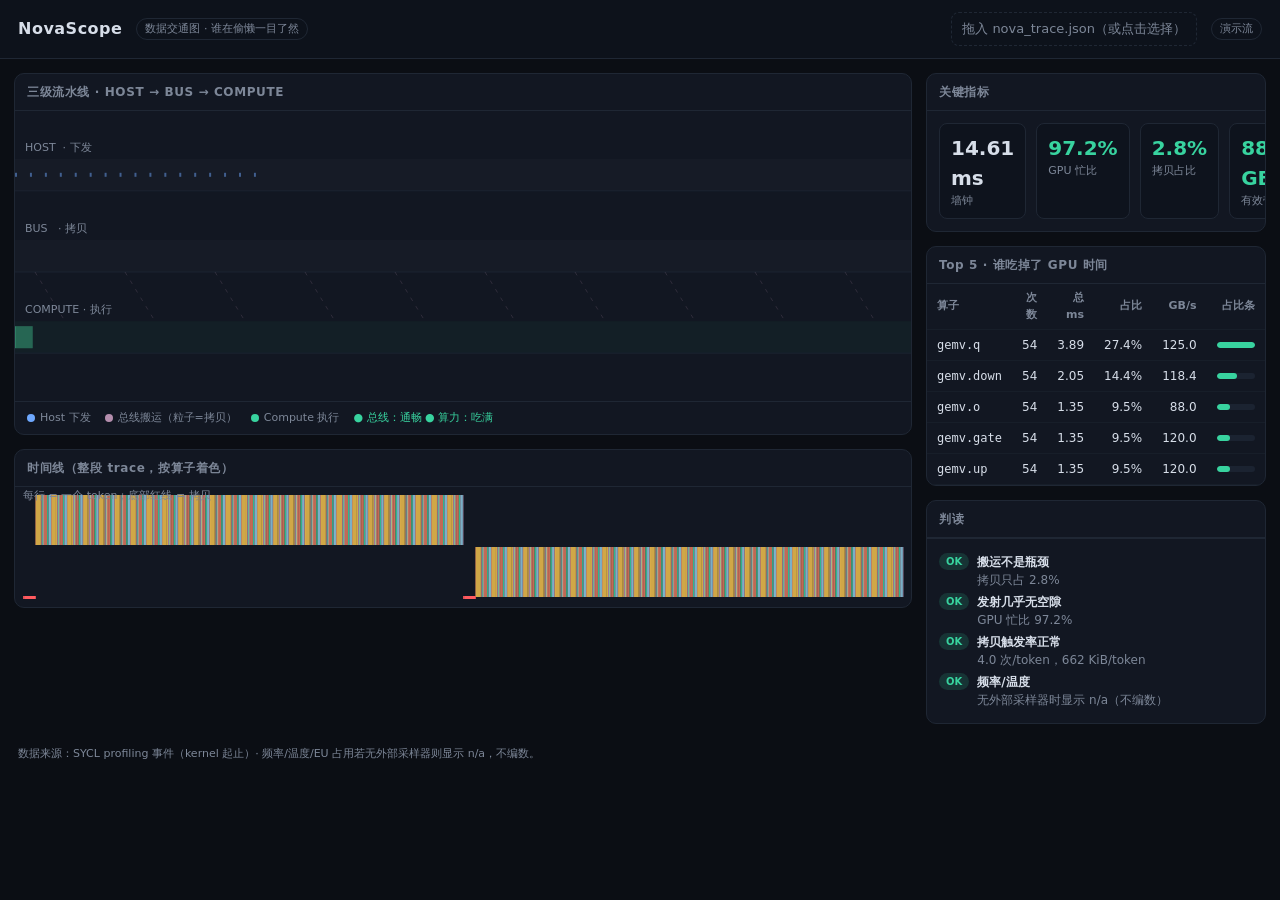
==== tools/novascope.html @ b023dd75 "feat(scope): NovaScope - kernel/copy timeline, Perfetto trace, traffic dashboard Three layers, each " ====
<!DOCTYPE html>
<html lang="zh-CN">
<head>
<meta charset="utf-8">
<title>NovaScope · 数据交通图</title>
<style>
  :root{
    --bg:#0b0e14; --panel:#121722; --line:#1f2734; --txt:#d7dee9; --dim:#7d8798;
    --ok:#38d39f; --warn:#f2c14e; --bad:#ff5a5f; --host:#6ea8fe; --bus:#b48ead; --gpu:#38d39f;
  }
  *{box-sizing:border-box}
  body{margin:0;background:var(--bg);color:var(--txt);font:13px/1.5 "Segoe UI",system-ui,-apple-system,"Microsoft YaHei",sans-serif}
  header{display:flex;align-items:center;gap:14px;padding:12px 18px;border-bottom:1px solid var(--line);background:#0d121b}
  header h1{font-size:16px;margin:0;letter-spacing:.5px}
  header .tag{font-size:11px;color:var(--dim);border:1px solid var(--line);border-radius:99px;padding:2px 8px}
  header .spacer{flex:1}
  #drop{border:1px dashed var(--line);border-radius:8px;padding:6px 10px;color:var(--dim);cursor:pointer}
  #drop.hot{border-color:var(--ok);color:var(--ok)}
  .wrap{display:grid;grid-template-columns:1fr 340px;gap:14px;padding:14px}
  .card{background:var(--panel);border:1px solid var(--line);border-radius:10px;overflow:hidden}
  .card h2{margin:0;padding:9px 12px;font-size:12px;letter-spacing:.6px;color:var(--dim);border-bottom:1px solid var(--line);font-weight:600}
  .kpis{display:grid;grid-template-columns:repeat(4,1fr);gap:10px;padding:12px}
  .kpi{background:#0e131d;border:1px solid var(--line);border-radius:8px;padding:9px 11px}
  .kpi .v{font-size:20px;font-weight:600;font-variant-numeric:tabular-nums}
  .kpi .k{font-size:11px;color:var(--dim)}
  .kpi.bad .v{color:var(--bad)} .kpi.warn .v{color:var(--warn)} .kpi.ok .v{color:var(--ok)}
  canvas{display:block;width:100%}
  #lanes{height:290px}
  #timeline{height:120px}
  .legend{display:flex;gap:14px;padding:8px 12px;color:var(--dim);font-size:11px;border-top:1px solid var(--line)}
  .dot{display:inline-block;width:8px;height:8px;border-radius:50%;margin-right:5px;vertical-align:middle}
  table{width:100%;border-collapse:collapse;font-size:12px}
  th,td{padding:6px 10px;text-align:right;border-bottom:1px solid #171e29}
  th:nth-child(1),td:nth-child(1){text-align:left}
  th{color:var(--dim);font-weight:600;font-size:11px}
  .bar{height:6px;border-radius:3px;background:#1b2331;position:relative;overflow:hidden}
  .bar>i{position:absolute;left:0;top:0;bottom:0;background:var(--gpu);border-radius:3px}
  .verdict{padding:10px 12px;font-size:12px;border-top:1px solid var(--line)}
  .verdict .row{display:flex;gap:8px;align-items:flex-start;margin:4px 0}
  .pill{font-size:10px;border-radius:99px;padding:1px 7px;font-weight:700}
  .pill.ok{background:rgba(56,211,159,.15);color:var(--ok)}
  .pill.warn{background:rgba(242,193,78,.15);color:var(--warn)}
  .pill.bad{background:rgba(255,90,95,.15);color:var(--bad)}
  .mono{font-family:Consolas,ui-monospace,monospace}
  footer{padding:8px 18px;color:var(--dim);font-size:11px}
</style>
</head>
<body>
<header>
  <h1>NovaScope</h1><span class="tag">数据交通图 · 谁在偷懒一目了然</span>
  <span class="spacer"></span>
  <label id="drop">拖入 nova_trace.json（或点击选择）<input id="file" type="file" accept=".json" hidden></label>
  <span class="tag" id="src">演示流</span>
</header>

<div class="wrap">
  <div>
    <div class="card">
      <h2>三级流水线 · HOST → BUS → COMPUTE</h2>
      <canvas id="lanes"></canvas>
      <div class="legend">
        <span><i class="dot" style="background:var(--host)"></i>Host 下发</span>
        <span><i class="dot" style="background:var(--bus)"></i>总线搬运（粒子=拷贝）</span>
        <span><i class="dot" style="background:var(--gpu)"></i>Compute 执行</span>
        <span id="cong"></span>
      </div>
    </div>

    <div class="card" style="margin-top:14px">
      <h2>时间线（整段 trace，按算子着色）</h2>
      <canvas id="timeline"></canvas>
    </div>
  </div>

  <div>
    <div class="card">
      <h2>关键指标</h2>
      <div class="kpis" id="kpis"></div>
    </div>

    <div class="card" style="margin-top:14px">
      <h2>Top 5 · 谁吃掉了 GPU 时间</h2>
      <table id="top"></table>
    </div>

    <div class="card" style="margin-top:14px">
      <h2>判读</h2>
      <div class="verdict" id="verdict"></div>
    </div>
  </div>
</div>

<footer>数据来源：SYCL profiling 事件（kernel 起止）· 频率/温度/EU 占用若无外部采样器则显示 n/a，不编数。</footer>

<script>
// ---------------------------------------------------------------------------
// 数据模型：与 scope_core.h 的 write_trace() 输出一一对应
//   traceEvents: [{name,cat,ph:"X",ts,dur,pid,tid,args:{layer,tok,bytes,bw_gbs,gap_us}}]
//                [{name:"layer_bytes",cat:"counter",ph:"C",ts,args:{tok,layer,bytes}}]
// 也接受 {events:[...]} 和 {"traceEvents":[...]} 两种外壳
// ---------------------------------------------------------------------------
let TRACE = null;      // 原始事件
let MODEL = null;      // 聚合后的视图模型
const LANE = { HOST: 0, BUS: 1, GPU: 2 };

function summarize(evs){
  const xs = evs.filter(e => e.ph === 'X');
  const copies = xs.filter(e => e.cat === 'copy');
  const comp = xs.filter(e => e.cat !== 'copy');
  const t0 = xs.length ? Math.min(...xs.map(e => e.ts)) : 0;
  const t1 = xs.length ? Math.max(...xs.map(e => e.ts + e.dur)) : 1;
  const wall = Math.max(1e-6, t1 - t0);
  const busy = comp.reduce((a,e) => a + e.dur, 0);
  const copyT = copies.reduce((a,e) => a + e.dur, 0);
  const copyB = copies.reduce((a,e) => a + (e.args?.bytes||0), 0);
  const weightB = comp.filter(e => e.cat === 'compute' || e.cat === 'other')
                      .reduce((a,e) => a + (e.args?.bytes||0), 0);
  const toks = new Set(xs.map(e => e.args?.tok).filter(v => typeof v === 'number' && v >= 0));
  const ntok = Math.max(1, toks.size);
  const byOp = new Map();
  for (const e of comp){
    const k = e.name; const o = byOp.get(k) || {name:k, n:0, us:0, bytes:0};
    o.n++; o.us += e.dur; o.bytes += (e.args?.bytes||0); byOp.set(k, o);
  }
  const ops = [...byOp.values()].sort((a,b) => b.us - a.us);
  const gaps = xs.filter(e => (e.args?.gap_us||0) > 50).length;
  return {t0, t1, wall, busy, copyT, copyB, weightB, ntok, ops, gaps,
          copies, comp, busyRatio: busy/wall, copyRatio: copyT/wall,
          copyPerTok: copies.length/ntok, bytesPerTok: copyB/ntok,
          gbs: weightB/(wall*1e-6)/1e9};
}

function loadTrace(json){
  const evs = json.traceEvents || json.events || json;
  if (!Array.isArray(evs)) throw new Error('没有 traceEvents 数组');
  TRACE = evs; MODEL = summarize(evs); render();
}

// ---------------------------------------------------------------------------
// 演示流：没有文件时自己造一段（27 层 × 14 算子 × N token），
// 让打开页面就能看到粒子在动，方便先验收观感
// ---------------------------------------------------------------------------
function demoTrace(tokens){
  const ops = [
    ['rmsnorm_quant',6,36e3],['gemv.q',72,9e6],['gemv.k',20,1.1e6],['gemv.v',20,1.1e6],
    ['bias.q',2,6e3],['rope',3,8e3],['kv_store',2,8e3],['attn_decode',9,8e3],
    ['quant_rows',2,8e3],['gemv.o',25,2.2e6],['residual.attn',2,8e3],
    ['rmsnorm_quant.ffn',6,36e3],['gemv.gate',25,3e6],['gemv.up',25,3e6],
    ['swiglu',4,16e3],['gemv.down',38,4.5e6],['residual.ffn',2,8e3]
  ];
  const copies = [['H2D',12,4],['H2D',8,65536],['D2H',180,607744],['D2H',6,4096]];
  const evs = []; let ts = 0;
  for (let tk = 0; tk < tokens; tk++){
    for (const c of copies){ evs.push({name:c[0],cat:'copy',ph:'X',ts,dur:c[1],pid:1,tid:1,args:{bytes:c[2],tok:tk,layer:-1,gap_us:3}}); ts += c[1]; }
    for (let l = 0; l < 27; l++){
      for (const o of ops){
        evs.push({name:o[0],cat:'compute',ph:'X',ts,dur:o[1],pid:1,tid:0,args:{bytes:o[2],tok:tk,layer:l,gap_us:3}});
        ts += o[1];
      }
    }
  }
  return {traceEvents: evs};
}

// ---------------------------------------------------------------------------
// 渲染：KPI、Top5、判读
// ---------------------------------------------------------------------------
const $ = id => document.getElementById(id);
function fmt(n, d=2){ return n.toLocaleString(undefined,{maximumFractionDigits:d,minimumFractionDigits:d}); }

function render(){
  const m = MODEL;
  const kpis = [
    ['墙钟', fmt(m.wall/1000,2)+' ms', ''],
    ['GPU 忙比', fmt(100*m.busyRatio,1)+'%', m.busyRatio < .7 ? 'bad' : (m.busyRatio < .9 ? 'warn' : 'ok')],
    ['拷贝占比', fmt(100*m.copyRatio,1)+'%', m.copyRatio > .15 ? 'bad' : (m.copyRatio > .05 ? 'warn' : 'ok')],
    ['有效带宽', fmt(m.gbs,1)+' GB/s', m.gbs < 20 ? 'bad' : (m.gbs < 35 ? 'warn' : 'ok')]
  ];
  $('kpis').innerHTML = kpis.map(k => `<div class="kpi ${k[2]}"><div class="v">${k[1]}</div><div class="k">${k[0]}</div></div>`).join('');

  const maxUs = m.ops.length ? m.ops[0].us : 1;
  $('top').innerHTML = '<tr><th>算子</th><th>次数</th><th>总 ms</th><th>占比</th><th>GB/s</th><th style="width:70px">占比条</th></tr>' +
    m.ops.slice(0,5).map(o => `<tr>
      <td class="mono">${o.name}</td><td>${o.n}</td><td>${fmt(o.us/1000,2)}</td>
      <td>${fmt(100*o.us/m.busy,1)}%</td>
      <td>${o.bytes ? fmt(o.bytes/(o.us*1e-6)/1e9,1) : '-'}</td>
      <td><div class="bar"><i style="width:${Math.max(2,100*o.us/maxUs)}%"></i></div></td></tr>`).join('');

  const v = [];
  if (m.copyRatio > .15) v.push(['bad','数据搬运拥堵',`拷贝占墙钟 ${fmt(100*m.copyRatio,1)}% > 15%，总线在拖后腿`]);
  else if (m.copyRatio > .05) v.push(['warn','搬运偏低',`拷贝占墙钟 ${fmt(100*m.copyRatio,1)}%，值得看一眼 Copy 泳道`]);
  else v.push(['ok','搬运不是瓶颈',`拷贝只占 ${fmt(100*m.copyRatio,1)}%`]);

  if (m.busyRatio < .7) v.push(['bad','算力空转',`GPU 忙比 ${fmt(100*m.busyRatio,1)}% < 70%，空隙要去排队气泡里找`]);
  else if (m.busyRatio < .9) v.push(['warn','还有空隙',`GPU 忙比 ${fmt(100*m.busyRatio,1)}%，空闲 ${fmt(100*(1-m.busyRatio),1)}%`]);
  else v.push(['ok','发射几乎无空隙',`GPU 忙比 ${fmt(100*m.busyRatio,1)}%`]);

  if (m.copyPerTok > 200) v.push(['bad','拷贝触发率过高',`${fmt(m.copyPerTok,1)} 次/token（UMA 下重点查隐式拷贝）`]);
  else v.push(['ok','拷贝触发率正常',`${fmt(m.copyPerTok,1)} 次/token，${fmt(m.bytesPerTok/1024,0)} KiB/token`]);

  if (m.gaps > 0) v.push(['warn','有排队气泡',`${m.gaps} 次 submit→start > 50 µs`]);
  v.push(['ok','频率/温度','无外部采样器时显示 n/a（不编数）']);

  $('verdict').innerHTML = v.map(x => `<div class="row"><span class="pill ${x[0]}">${x[0].toUpperCase()}</span>
      <div><b>${x[1]}</b><br><span style="color:var(--dim)">${x[2]}</span></div></div>`).join('');

  const cong = [];
  if (m.copyRatio > .15) cong.push('<span style="color:var(--bad)">● 总线：拥堵</span>');
  else cong.push('<span style="color:var(--ok)">● 总线：通畅</span>');
  if (m.busyRatio < .7) cong.push('<span style="color:var(--dim)">● 算力：空转</span>');
  else cong.push('<span style="color:var(--ok)">● 算力：吃满</span>');
  $('cong').innerHTML = cong.join(' ');

  sizeCanvases(); renderTimeline(m); animate();
}

// ---------------------------------------------------------------------------
// 交通图：三条泳道 + 拷贝粒子
//   Host 道：每个 op 的下发时刻闪一下（submit 抖动）
//   Bus 道：拷贝 = 粒子，粒子数 ∝ 次数，半径 ∝ sqrt(bytes)
//   GPU 道：按时间把 op 铺成条块；空闲处留空 => 一眼看出谁在偷懒
// ---------------------------------------------------------------------------
function sizeCanvases(){
  for (const id of ['lanes','timeline']){
    const c = $(id); const r = c.getBoundingClientRect();
    const dpr = window.devicePixelRatio || 1;
    c.width = Math.max(1, Math.floor(r.width*dpr)); c.height = Math.max(1, Math.floor(r.height*dpr));
    c.getContext('2d').setTransform(dpr,0,0,dpr,0,0);
  }
}

let particles = [];
function spawnParticles(m){
  const rect = $('lanes').getBoundingClientRect();
  const n = Math.min(120, Math.max(2, Math.round(m.copyPerTok*1.5)));
  for (let i = 0; i < n; i++){
    const c = m.copies[i % Math.max(1,m.copies.length)] || {args:{bytes:65536}};
    particles.push({x:-10 - Math.random()*rect.width, y:0, r:2.2 + Math.sqrt((c.args?.bytes||1))/240,
                    v:0.6 + Math.random()*0.9, a:0.35 + Math.random()*0.5});
  }
}

let raf = 0;
function animate(){
  cancelAnimationFrame(raf);
  const c = $('lanes'), ctx = c.getContext('2d');
  const W = c.clientWidth, H = c.clientHeight;
  const laneY = [H*0.22, H*0.5, H*0.78];
  const m = MODEL;
  if (particles.length === 0) spawnParticles(m);

  const gpuColor = m.busyRatio < .7 ? '#3a4252' : (m.busyRatio < .9 ? '#8a7a3a' : '#2f7f63');
  const busColor = m.copyRatio > .15 ? '#ff5a5f' : (m.copyRatio > .05 ? '#f2c14e' : '#b48ead');

  function frame(t){
    ctx.clearRect(0,0,W,H);

    // 泳道底
    for (let i = 0; i < 3; i++){
      ctx.fillStyle = i === LANE.GPU ? 'rgba(56,211,159,0.04)' : 'rgba(255,255,255,0.02)';
      ctx.fillRect(0, laneY[i]-16, W, 32);
      ctx.strokeStyle = '#1b2331'; ctx.beginPath();
      ctx.moveTo(0, laneY[i]+16); ctx.lineTo(W, laneY[i]+16); ctx.stroke();
    }
    // 标签
    ctx.font = '11px Segoe UI, system-ui'; ctx.fillStyle = '#7d8798';
    ctx.fillText('HOST  · 下发', 10, laneY[LANE.HOST]-24);
    ctx.fillText('BUS   · 拷贝', 10, laneY[LANE.BUS]-24);
    ctx.fillText('COMPUTE · 执行', 10, laneY[LANE.GPU]-24);

    // GPU 道：按时间铺条块（用百分比宽度模拟一次循环）
    const span = Math.max(2e6, m.wall);
    let cursor = 0;
    ctx.fillStyle = gpuColor;
    for (const o of m.ops.slice(0, 40)){
      const w = Math.max(1, (o.us/span) * W * 0.9);
      ctx.fillRect(cursor, laneY[LANE.GPU]-11, w, 22);
      cursor += w;
      if (cursor > W) break;
    }

    // Host 道：闪烁的下发脉冲
    const pulse = 0.4 + 0.6*Math.abs(Math.sin(t/380));
    ctx.fillStyle = `rgba(110,168,254,${pulse})`;
    for (let i = 0; i < Math.min(60, m.ops.length); i++){
      const x = (i/60)*W;
      ctx.fillRect(x, laneY[LANE.HOST]-2, 2, 4);
    }

    // Bus 道：粒子流
    ctx.save();
    for (const p of particles){
      p.x += p.v;
      if (p.x > W+12){ p.x = -12 - Math.random()*80; }
      ctx.beginPath();
      ctx.fillStyle = busColor;
      ctx.globalAlpha = p.a;
      ctx.arc(p.x, laneY[LANE.BUS] + Math.sin((p.x+p.y)/40)*5, p.r, 0, Math.PI*2);
      ctx.fill();
    }
    ctx.restore(); ctx.globalAlpha = 1;

    // 连接线：Bus -> GPU，表示"搬完就喂给算力"
    ctx.strokeStyle = 'rgba(180,142,173,0.18)'; ctx.setLineDash([4,6]);
    for (let x = 20; x < W; x += 90){
      ctx.beginPath(); ctx.moveTo(x, laneY[LANE.BUS]+16); ctx.lineTo(x+30, laneY[LANE.GPU]-16); ctx.stroke();
    }
    ctx.setLineDash([]);

    raf = requestAnimationFrame(frame);
  }
  raf = requestAnimationFrame(frame);
}

function renderTimeline(m){
  const c = $('timeline'), ctx = c.getContext('2d');
  const W = c.clientWidth, H = c.clientHeight;
  ctx.clearRect(0,0,W,H);
  const span = Math.max(1e-6, m.wall);
  const pad = 8;
  // 每个 token 一行
  const ntok = Math.max(1, m.ntok);
  const rowH = Math.max(8, (H - 2*pad) / ntok);
  const colors = ['#38d39f','#6ea8fe','#f2c14e','#b48ead','#e07a5f','#8ecae6'];
  m.comp.forEach((e, i) => {
    const tk = (e.args?.tok ?? 0);
    const x = pad + ((e.ts - m.t0)/span)*(W - 2*pad);
    const w = Math.max(0.6, (e.dur/span)*(W - 2*pad));
    ctx.fillStyle = colors[Math.abs(hashStr(e.name)) % colors.length];
    ctx.globalAlpha = .85;
    ctx.fillRect(x, pad + tk*rowH, w, Math.max(2, rowH-2));
  });
  m.copies.forEach(e => {
    const x = pad + ((e.ts - m.t0)/span)*(W - 2*pad);
    const w = Math.max(0.8, (e.dur/span)*(W - 2*pad));
    ctx.globalAlpha = 1; ctx.fillStyle = '#ff5a5f';
    ctx.fillRect(x, H - pad - 3, w, 3);
  });
  ctx.globalAlpha = 1;
  ctx.fillStyle = '#7d8798'; ctx.font = '11px Segoe UI, system-ui';
  ctx.fillText('每行 = 一个 token；底部红线 = 拷贝', pad, 12);
}

function hashStr(s){ let h = 0; for (let i = 0; i < s.length; i++) h = (h*31 + s.charCodeAt(i))|0; return h; }

// ---------------------------------------------------------------------------
// 数据入口：拖文件 / 选择文件 / WebSocket
// ---------------------------------------------------------------------------
const drop = $('drop'), fileIn = $('file');
drop.addEventListener('click', () => fileIn.click());
fileIn.addEventListener('change', () => { if (fileIn.files[0]) readFile(fileIn.files[0]); });
['dragenter','dragover'].forEach(ev => drop.addEventListener(ev, e => { e.preventDefault(); drop.classList.add('hot'); }));
['dragleave','drop'].forEach(ev => drop.addEventListener(ev, e => { e.preventDefault(); drop.classList.remove('hot'); }));
drop.addEventListener('drop', e => { const f = e.dataTransfer.files[0]; if (f) readFile(f); });

function readFile(f){
  const r = new FileReader();
  r.onload = () => {
    try { loadTrace(JSON.parse(r.result)); $('src').textContent = f.name; }
    catch (err){ alert('解析失败：' + err.message); }
  };
  r.readAsText(f);
}

// WebSocket：连不上就安静地退回演示流
(function ws(){
  let sock = null;
  try { sock = new WebSocket('ws://localhost:8787'); } catch (e) { return; }
  sock.onmessage = ev => {
    try { const j = JSON.parse(ev.data); loadTrace(j); $('src').textContent = 'WebSocket · 实时'; }
    catch (e) {}
  };
  sock.onerror = () => {};
})();

// 启动：先演示流
loadTrace(demoTrace(2));
window.addEventListener('resize', () => { sizeCanvases(); if (MODEL) renderTimeline(MODEL); });
</script>
</body>
</html>
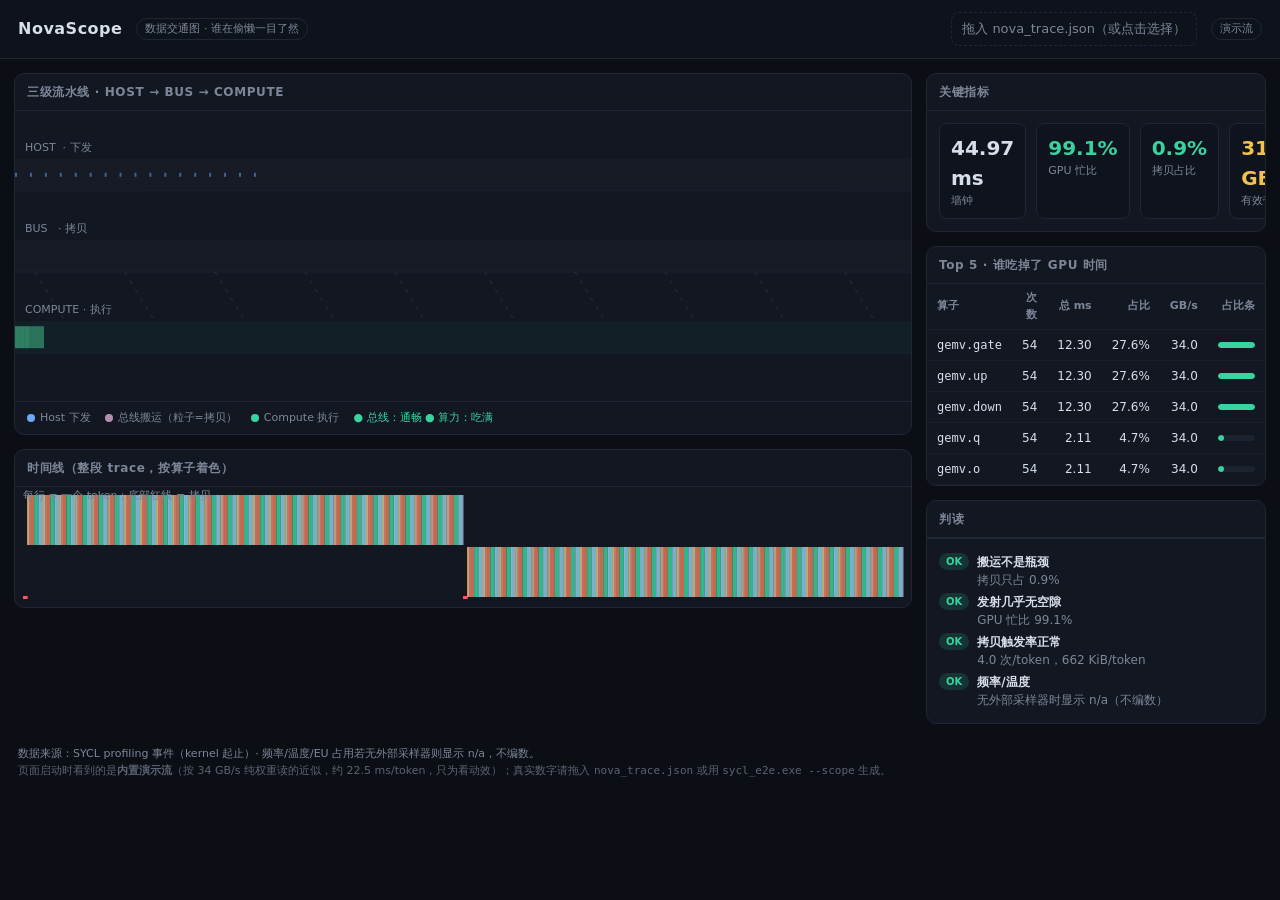
==== commit 182729bd: "feat(scope): dashboard demo stream uses measured 1.5B magnitudes + honest label" ====
--- a/tools/novascope.html
+++ b/tools/novascope.html
@@ -90,7 +90,7 @@
   </div>
 </div>
 
-<footer>数据来源：SYCL profiling 事件（kernel 起止）· 频率/温度/EU 占用若无外部采样器则显示 n/a，不编数。</footer>
+<footer>数据来源：SYCL profiling 事件（kernel 起止）· 频率/温度/EU 占用若无外部采样器则显示 n/a，不编数。<br><span style="color:#5b6474">页面启动时看到的是<b>内置演示流</b>（按 34 GB/s 纯权重读的近似，约 22.5 ms/token，只为看动效）；真实数字请拖入 <code>nova_trace.json</code> 或用 <code>sycl_e2e.exe --scope</code> 生成。</span></footer>
 
 <script>
 // ---------------------------------------------------------------------------
@@ -141,14 +141,24 @@
 // 让打开页面就能看到粒子在动，方便先验收观感
 // ---------------------------------------------------------------------------
 function demoTrace(tokens){
+  // 真实 1.5B 量级（Arc 130T 实测：953.8 MiB/token、28.14 ms/token ⇒ 33.9 GB/s）：
+  //   每层权重 26.2 MB（q 1.27 + k 0.22 + v 0.22 + o 1.27 + gate/up/down 各 7.74）
+  //   单 op 时长 ≈ 权重字节 / 34 GB/s，非 GEMV 的小算子按实测 ~3~20 µs 填
+  const B = 34e9;                      // 有效带宽（B/s）
+  const us = b => Math.max(2, Math.round(b / B * 1e6 * 100) / 100);
+  const qb = 1536*1536/256*144, kvb = 1536*256/256*144, ffb = 8960*1536/256*144;
   const ops = [
-    ['rmsnorm_quant',6,36e3],['gemv.q',72,9e6],['gemv.k',20,1.1e6],['gemv.v',20,1.1e6],
-    ['bias.q',2,6e3],['rope',3,8e3],['kv_store',2,8e3],['attn_decode',9,8e3],
-    ['quant_rows',2,8e3],['gemv.o',25,2.2e6],['residual.attn',2,8e3],
-    ['rmsnorm_quant.ffn',6,36e3],['gemv.gate',25,3e6],['gemv.up',25,3e6],
-    ['swiglu',4,16e3],['gemv.down',38,4.5e6],['residual.ffn',2,8e3]
+    ['rmsnorm_quant', us(2*1536*4)+4, 2*1536*4],
+    ['gemv.q',        us(qb),  qb], ['gemv.k', us(kvb), kvb], ['gemv.v', us(kvb), kvb],
+    ['bias.q', 3, 6e3], ['rope', 4, 8e3], ['kv_store', 2, 8e3],
+    ['attn_decode', 18, 8e3], ['quant_rows', 2, 8e3],
+    ['gemv.o', us(qb), qb], ['residual.attn', 2, 8e3],
+    ['rmsnorm_quant.ffn', us(2*1536*4)+4, 2*1536*4],
+    ['gemv.gate', us(ffb), ffb], ['gemv.up', us(ffb), ffb],
+    ['swiglu', 6, 8960*4], ['gemv.down', us(ffb), ffb], ['residual.ffn', 2, 8e3]
   ];
-  const copies = [['H2D',12,4],['H2D',8,65536],['D2H',180,607744],['D2H',6,4096]];
+  // 每 token 的拷贝：token id（H2D 4 B）+ 激活上传 + logits 回传（151936 × 4 B）+ 杂项
+  const copies = [['H2D', 12, 4], ['H2D', 8, 65536], ['D2H', 180, 151936*4], ['D2H', 6, 4096]];
   const evs = []; let ts = 0;
   for (let tk = 0; tk < tokens; tk++){
     for (const c of copies){ evs.push({name:c[0],cat:'copy',ph:'X',ts,dur:c[1],pid:1,tid:1,args:{bytes:c[2],tok:tk,layer:-1,gap_us:3}}); ts += c[1]; }
